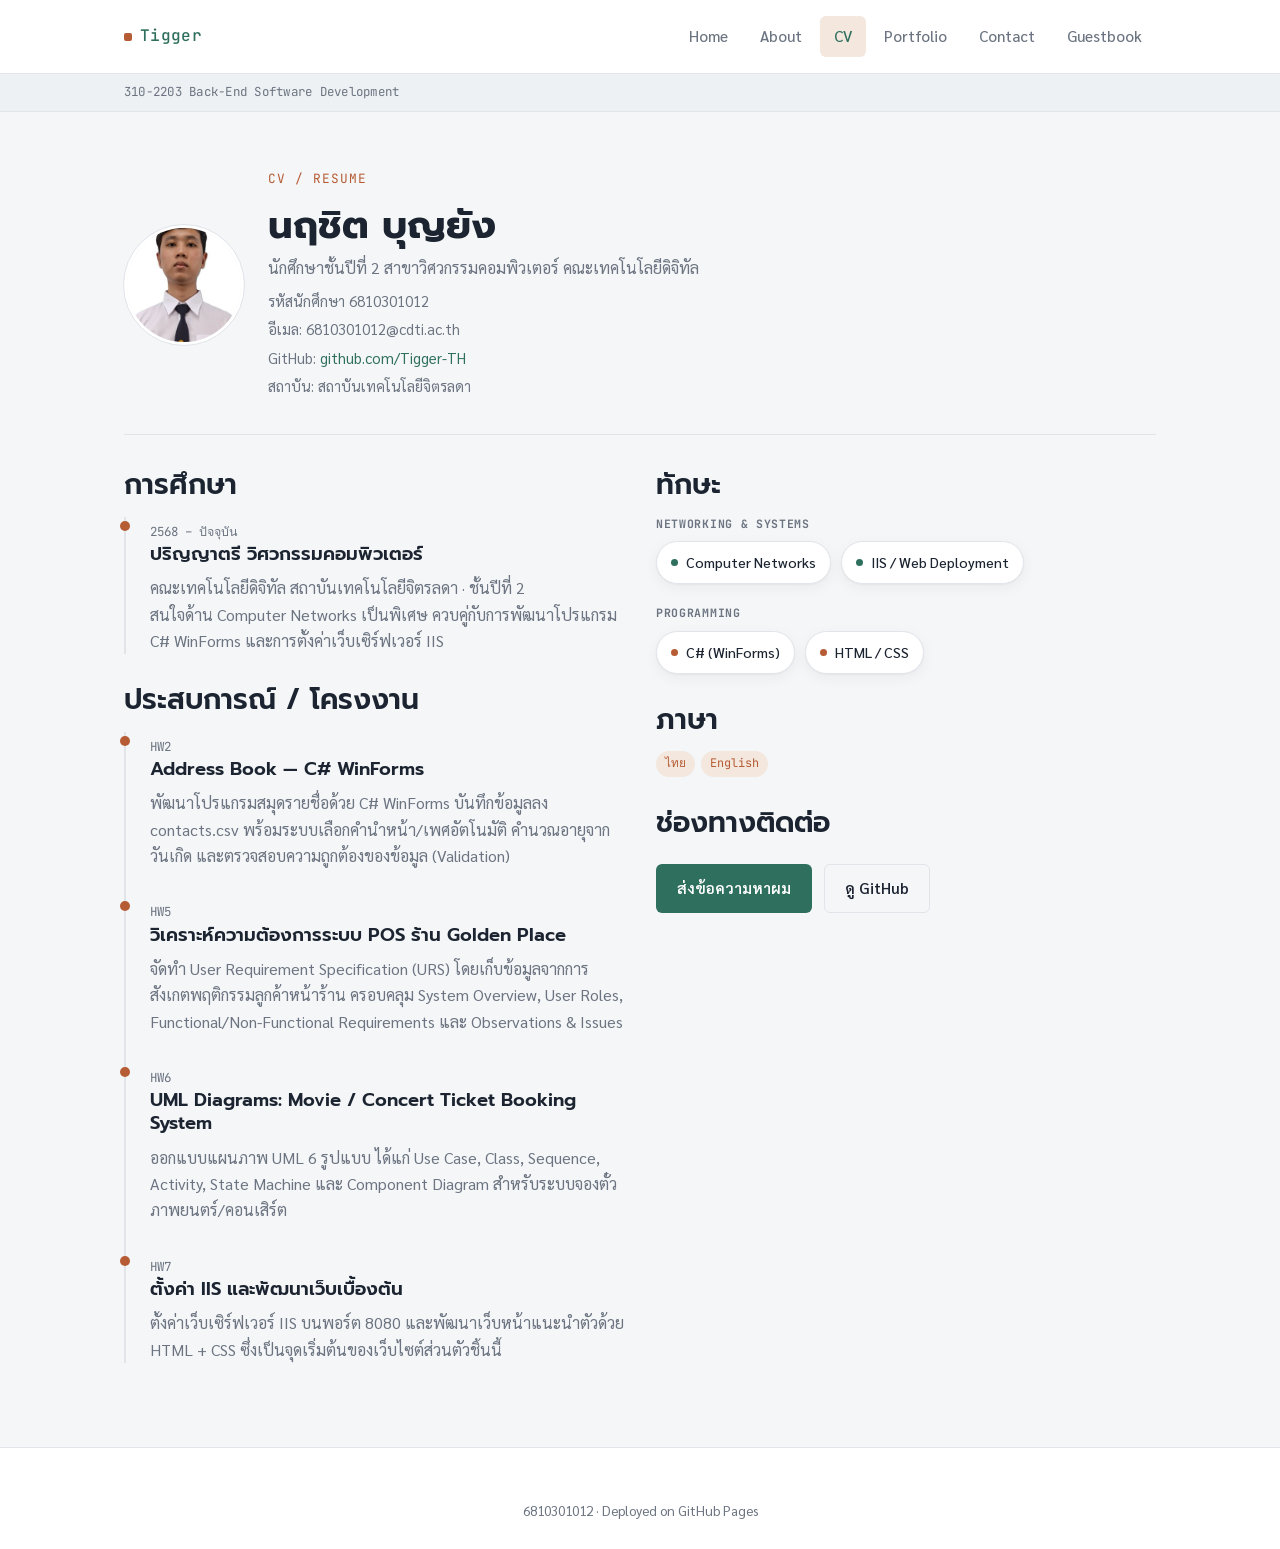
==== cv.html @ a84d0bd4 "test" ====
<!DOCTYPE html>
<html lang="th">
<head>
<meta charset="UTF-8">
<meta name="viewport" content="width=device-width, initial-scale=1.0">
<title>CV / Resume | HW8</title>
<meta name="description" content="ประวัติการศึกษา ทักษะ และประสบการณ์ของนักศึกษา">
<link rel="stylesheet" href="css/style.css">
</head>
<body>

<header class="site-header">
  <div class="container nav-wrap">
    <a class="brand" href="index.html"><em>Tigger</em></a>
    <nav class="nav" aria-label="เมนูหลัก">
      <a href="index.html">Home</a>
      <a href="about.aspx">About</a>
      <a href="cv.html" aria-current="page">CV</a>
      <a href="portfolio.html">Portfolio</a>
      <a href="contact.aspx">Contact</a>
      <a href="guestbook.aspx">Guestbook</a>
    </nav>
  </div>
</header>
<div class="course-bar"><div class="container">310-2203 Back-End Software Development</div></div>

<main>
  <section class="section">
    <div class="container">

      <div class="cv-header">
        <div class="cv-photo">
          <img src="images/profile.jpg" alt="ภาพประจำตัวสำหรับ CV">
        </div>
        <div>
          <span class="eyebrow">cv / Resume</span>
          <h1 style="margin-bottom:6px;">นฤชิต บุญยัง</h1>
          <p class="muted" style="margin-bottom:8px;">นักศึกษาชั้นปีที่ 2 สาขาวิศวกรรมคอมพิวเตอร์ คณะเทคโนโลยีดิจิทัล</p>
          <ul class="cv-contact-list">
            <li>รหัสนักศึกษา 6810301012</li>
            <li>อีเมล: 6810301012@cdti.ac.th</li>
            <li>GitHub: <a href="https://github.com/Tigger-TH" target="_blank" rel="noopener">github.com/Tigger-TH</a></li>
            <li>สถาบัน: สถาบันเทคโนโลยีจิตรลดา</li>
          </ul>
        </div>
      </div>

      <div class="grid-2">
        <div>
          <h2>การศึกษา</h2>
          <div class="timeline">
            <div class="timeline-item">
              <span class="meta">2568 – ปัจจุบัน</span>
              <h3>ปริญญาตรี วิศวกรรมคอมพิวเตอร์</h3>
              <p class="muted">คณะเทคโนโลยีดิจิทัล สถาบันเทคโนโลยีจิตรลดา &middot; ชั้นปีที่ 2<br>สนใจด้าน Computer Networks เป็นพิเศษ ควบคู่กับการพัฒนาโปรแกรม C# WinForms และการตั้งค่าเว็บเซิร์ฟเวอร์ IIS</p>
            </div>
          </div>

          <h2 style="margin-top:8px;">ประสบการณ์ / โครงงาน</h2>
          <div class="timeline">
            <div class="timeline-item">
              <span class="meta">HW2</span>
              <h3>Address Book — C# WinForms</h3>
              <p class="muted">พัฒนาโปรแกรมสมุดรายชื่อด้วย C# WinForms บันทึกข้อมูลลง contacts.csv พร้อมระบบเลือกคำนำหน้า/เพศอัตโนมัติ คำนวณอายุจากวันเกิด และตรวจสอบความถูกต้องของข้อมูล (Validation)</p>
            </div>
            <div class="timeline-item">
              <span class="meta">HW5</span>
              <h3>วิเคราะห์ความต้องการระบบ POS ร้าน Golden Place</h3>
              <p class="muted">จัดทำ User Requirement Specification (URS) โดยเก็บข้อมูลจากการสังเกตพฤติกรรมลูกค้าหน้าร้าน ครอบคลุม System Overview, User Roles, Functional/Non-Functional Requirements และ Observations &amp; Issues</p>
            </div>
            <div class="timeline-item">
              <span class="meta">HW6</span>
              <h3>UML Diagrams: Movie / Concert Ticket Booking System</h3>
              <p class="muted">ออกแบบแผนภาพ UML 6 รูปแบบ ได้แก่ Use Case, Class, Sequence, Activity, State Machine และ Component Diagram สำหรับระบบจองตั๋วภาพยนตร์/คอนเสิร์ต</p>
            </div>
            <div class="timeline-item">
              <span class="meta">HW7</span>
              <h3>ตั้งค่า IIS และพัฒนาเว็บเบื้องต้น</h3>
              <p class="muted">ตั้งค่าเว็บเซิร์ฟเวอร์ IIS บนพอร์ต 8080 และพัฒนาเว็บหน้าแนะนำตัวด้วย HTML + CSS ซึ่งเป็นจุดเริ่มต้นของเว็บไซต์ส่วนตัวชิ้นนี้</p>
            </div>
          </div>
        </div>

        <div>
          <h2>ทักษะ</h2>

          <div class="skill-group">
            <h4>Networking &amp; Systems</h4>
            <div class="skill-chip-grid">
              <span class="skill-chip">Computer Networks</span>
              <span class="skill-chip">IIS / Web Deployment</span>
            </div>
          </div>

          <div class="skill-group">
            <h4>Programming</h4>
            <div class="skill-chip-grid">
              <span class="skill-chip accent">C# (WinForms)</span>
              <span class="skill-chip accent">HTML / CSS</span>
            </div>
          </div>

          <h2 style="margin-top:28px;">ภาษา</h2>
          <div class="tag-row">
            <span class="tag">ไทย</span>
            <span class="tag">English</span>
          </div>

          <h2 style="margin-top:28px;">ช่องทางติดต่อ</h2>
          <div class="btn-row">
            <a class="btn btn-primary" href="contact.aspx">ส่งข้อความหาผม</a>
            <a class="btn btn-ghost" href="https://github.com/Tigger-TH" target="_blank" rel="noopener">ดู GitHub</a>
          </div>
        </div>
      </div>

    </div>
  </section>
</main>

<footer class="site-footer">
  <div class="container">
    <br>6810301012 &middot; Deployed on GitHub Pages
  </div>
</footer>

</body>
</html>
---- css/style.css ----
/* =========================================================
   Personal Homepage — HW8
   Design concept: "Entity Card" system — portfolio & CV items
   are styled like database table/entity cards (a nod to the
   ER-Modeling coursework this site's owner is studying).
   ========================================================= */

@import url('https://fonts.googleapis.com/css2?family=Prompt:wght@500;600;700&family=Sarabun:wght@300;400;500;600;700&family=JetBrains+Mono:wght@400;500&display=swap');

:root{
  /* --- Color tokens --- */
  --bg:            #F5F6F8;
  --surface:       #FFFFFF;
  --surface-alt:   #EEF1F4;
  --border:        #E1E5EA;
  --text:          #1B2430;
  --text-muted:    #6B7480;
  --primary:       #2F6F5E;   /* deep teal — "primary key" */
  --primary-dark:  #234F43;
  --accent:        #B65C34;   /* warm rust — "foreign key" */
  --accent-soft:   #F3E7DE;
  --focus:         #2F6F5E;

  /* --- Type tokens --- */
  --font-display: 'Prompt', 'Sarabun', sans-serif;
  --font-body:    'Sarabun', sans-serif;
  --font-mono:    'JetBrains Mono', monospace;

  --radius: 10px;
  --radius-sm: 6px;
  --shadow-card: 0 1px 2px rgba(27,36,48,0.04), 0 4px 14px rgba(27,36,48,0.05);
}

*, *::before, *::after{ box-sizing: border-box; }

html{ scroll-behavior: smooth; }

body{
  margin:0;
  font-family: var(--font-body);
  background: var(--bg);
  color: var(--text);
  line-height: 1.65;
  font-size: 16px;
}

img{ max-width:100%; display:block; }

a{ color: var(--primary); text-decoration:none; }
a:hover{ color: var(--primary-dark); }

h1,h2,h3,h4{
  font-family: var(--font-display);
  color: var(--text);
  line-height: 1.25;
  margin: 0 0 .5em;
}

h1{ font-size: clamp(1.9rem, 3vw, 2.6rem); font-weight:700; }
h2{ font-size: clamp(1.4rem, 2.2vw, 1.9rem); font-weight:600; }
h3{ font-size: 1.15rem; font-weight:600; }

p{ margin:0 0 1em; color: var(--text); }

.container{
  width:100%;
  max-width: 1080px;
  margin: 0 auto;
  padding: 0 24px;
}

/* Visible focus ring everywhere (accessibility) */
a:focus-visible, button:focus-visible, input:focus-visible, textarea:focus-visible{
  outline: 3px solid var(--focus);
  outline-offset: 2px;
  border-radius: 4px;
}

/* ---------------- Course bar ---------------- */
.course-bar{
  background: var(--surface-alt);
  border-bottom: 1px solid var(--border);
  font-family: var(--font-mono);
  font-size: .78rem;
  color: var(--text-muted);
  letter-spacing: .02em;
}
.course-bar .container{ padding-top:8px; padding-bottom:8px; }

/* ---------------- Header / Nav ---------------- */
.site-header{
  background: var(--surface);
  border-bottom: 1px solid var(--border);
  position: sticky;
  top:0;
  z-index: 50;
}
.nav-wrap{
  display:flex;
  align-items:center;
  justify-content:space-between;
  gap: 16px;
  padding: 16px 24px;
}
.brand{
  font-family: var(--font-mono);
  font-weight: 500;
  font-size: 1rem;
  color: var(--text);
  letter-spacing: .02em;
}
.brand em{
  font-style: normal;
  color: var(--primary);
}
.brand::before{
  content: "";
  display:inline-block;
  width:8px; height:8px;
  border-radius: 2px;
  background: var(--accent);
  margin-inline-end: 8px;
  vertical-align: middle;
}
.nav{
  display:flex;
  flex-wrap: wrap;
  gap: 4px;
}
.nav a{
  color: var(--text-muted);
  font-weight: 500;
  font-size: .95rem;
  padding: 8px 14px;
  border-radius: var(--radius-sm);
  transition: background .15s ease, color .15s ease;
}
.nav a:hover{ background: var(--surface-alt); color: var(--text); }
.nav a[aria-current="page"]{
  color: var(--primary);
  background: var(--accent-soft);
}

/* ---------------- Hero ---------------- */
.hero{
  padding: 72px 0 56px;
  border-bottom: 1px solid var(--border);
}
.hero-grid{
  display:grid;
  grid-template-columns: 1.2fr 0.8fr;
  gap: 48px;
  align-items:center;
}
@media (max-width: 780px){
  .hero-grid{ grid-template-columns: 1fr; }
}
.eyebrow{
  font-family: var(--font-mono);
  font-size: .8rem;
  color: var(--accent);
  text-transform: uppercase;
  letter-spacing: .08em;
  margin-bottom: 12px;
  display:block;
}
.hero p.lead{
  font-size: 1.1rem;
  color: var(--text-muted);
  max-width: 46ch;
}
.hero-photo{
  border-radius: var(--radius);
  overflow:hidden;
  border: 1px solid var(--border);
  background: var(--surface);
  box-shadow: var(--shadow-card);
}

.btn-row{ display:flex; gap:12px; flex-wrap:wrap; margin-top: 24px; }
.btn{
  display:inline-flex;
  align-items:center;
  gap:8px;
  padding: 11px 20px;
  border-radius: var(--radius-sm);
  font-weight: 600;
  font-size: .95rem;
  border: 1px solid transparent;
  cursor:pointer;
  font-family: var(--font-body);
}
.btn-primary{ background: var(--primary); color:#fff; }
.btn-primary:hover{ background: var(--primary-dark); color:#fff; }
.btn-ghost{ background: transparent; border-color: var(--border); color: var(--text); }
.btn-ghost:hover{ background: var(--surface-alt); color: var(--text); }
.btn-sm{ padding: 7px 14px; font-size: .85rem; }

/* ---------------- Section shell ---------------- */
.section{ padding: 56px 0; }
.section-head{ margin-bottom: 32px; max-width: 60ch; }
.section-head .eyebrow{ margin-bottom: 8px; }
.section-alt{ background: var(--surface); }

/* ---------------- Entity cards (signature element) ----------------
   Styled like a database table: a header bar that reads like a
   table name, and rows that read like attributes.
-------------------------------------------------------------------*/
.entity-grid{
  display:grid;
  grid-template-columns: repeat(auto-fill, minmax(280px, 1fr));
  gap: 20px;
}
.entity-card{
  background: var(--surface);
  border: 1px solid var(--border);
  border-radius: var(--radius);
  overflow:hidden;
  box-shadow: var(--shadow-card);
  display:flex;
  flex-direction:column;
}
.entity-card__head{
  background: var(--primary);
  color:#fff;
  padding: 12px 16px;
  display:flex;
  align-items:center;
  justify-content:space-between;
  gap:8px;
}
.entity-card__table{
  font-family: var(--font-mono);
  font-size: .78rem;
  letter-spacing: .03em;
  opacity: .85;
  text-transform: uppercase;
}
.entity-card__body{
  padding: 18px 16px 20px;
  flex:1;
  display:flex;
  flex-direction:column;
}
.entity-card__body h3{ margin-bottom:6px; }
.entity-card__body p{
  color: var(--text-muted);
  font-size: .93rem;
  flex:1;
}
.pill{
  font-family: var(--font-mono);
  font-size: .68rem;
  padding: 2px 8px;
  border-radius: 999px;
  background: rgba(255,255,255,.18);
  color:#fff;
  white-space:nowrap;
}
.tag-row{ display:flex; gap:6px; flex-wrap:wrap; margin: 10px 0 16px; }
.tag{
  font-size: .74rem;
  font-family: var(--font-mono);
  color: var(--accent);
  background: var(--accent-soft);
  padding: 3px 9px;
  border-radius: 999px;
}
.card-actions{ display:flex; gap:8px; margin-top:auto; }

/* ---------------- CV page ---------------- */
.cv-header{
  display:flex;
  gap:24px;
  align-items:center;
  flex-wrap:wrap;
  padding-bottom: 32px;
  border-bottom: 1px solid var(--border);
  margin-bottom: 32px;
}
.cv-photo{
  width: 120px; height:120px;
  border-radius: 50%;
  overflow:hidden;
  border: 3px solid var(--surface);
  outline: 1px solid var(--border);
  flex-shrink:0;
}
.cv-photo img{ width:100%; height:100%; object-fit:cover; }
.cv-contact-list{ list-style:none; padding:0; margin: 8px 0 0; font-size:.92rem; color: var(--text-muted); }
.cv-contact-list li{ margin-bottom:4px; }

.timeline{ border-inline-start: 2px solid var(--border); padding-inline-start: 24px; }
.timeline-item{ position:relative; margin-bottom: 28px; }
.timeline-item::before{
  content:"";
  position:absolute;
  left: -30px;
  top: 4px;
  width:10px; height:10px;
  background: var(--accent);
  border-radius:50%;
}
.timeline-item .meta{
  font-family: var(--font-mono);
  font-size: .78rem;
  color: var(--text-muted);
}

/* ---------------- Skill chips ---------------- */
.skill-group{ margin-bottom: 22px; }
.skill-group h4{
  font-family: var(--font-mono);
  font-size: .72rem;
  text-transform: uppercase;
  letter-spacing: .06em;
  color: var(--text-muted);
  margin: 0 0 10px;
}
.skill-chip-grid{
  display:flex;
  flex-wrap:wrap;
  gap: 10px;
}
.skill-chip{
  display:inline-flex;
  align-items:center;
  gap:8px;
  padding: 9px 14px;
  background: var(--surface);
  border: 1px solid var(--border);
  border-radius: 999px;
  font-size: .88rem;
  font-weight: 500;
  color: var(--text);
  box-shadow: var(--shadow-card);
}
.skill-chip::before{
  content:"";
  width:7px; height:7px;
  border-radius:50%;
  background: var(--primary);
  flex-shrink:0;
}
.skill-chip.accent::before{ background: var(--accent); }

/* ---------------- Contact form ---------------- */
.form-grid{
  display:grid;
  gap: 18px;
  max-width: 560px;
}
.field label{
  display:block;
  font-size: .88rem;
  font-weight:600;
  margin-bottom: 6px;
}
.field input, .field textarea{
  width:100%;
  padding: 11px 14px;
  border: 1px solid var(--border);
  border-radius: var(--radius-sm);
  font-family: var(--font-body);
  font-size: .95rem;
  background: var(--surface);
  color: var(--text);
}
.field textarea{ resize: vertical; min-height: 130px; }
.field .hint{ font-size:.78rem; color:var(--text-muted); margin-top:4px; }
.contact-info{
  display:flex;
  flex-direction:column;
  gap:14px;
}
.contact-info .item{
  display:flex;
  gap:12px;
  align-items:flex-start;
  padding: 14px;
  background: var(--surface);
  border: 1px solid var(--border);
  border-radius: var(--radius);
}
.contact-info .item strong{ display:block; font-size:.85rem; color: var(--text-muted); font-weight:600; }

/* ---------------- Footer ---------------- */
.site-footer{
  border-top: 1px solid var(--border);
  padding: 28px 0;
  text-align:center;
  color: var(--text-muted);
  font-size: .85rem;
  background: var(--surface);
}
.site-footer .eyebrow{ display:block; margin-bottom:4px; }

/* ---------------- Detail pages ---------------- */
.detail-meta{
  display:flex;
  flex-wrap:wrap;
  gap: 10px;
  margin-bottom: 24px;
}
.detail-body img{
  border-radius: var(--radius);
  border: 1px solid var(--border);
  margin: 20px 0;
}
.back-link{
  display:inline-flex;
  align-items:center;
  gap:6px;
  font-size:.9rem;
  margin-bottom: 20px;
  font-weight:600;
}

/* ---------------- Utility ---------------- */
.grid-2{ display:grid; grid-template-columns: 1fr 1fr; gap: 32px; }
@media (max-width: 780px){ .grid-2{ grid-template-columns: 1fr; } }
.muted{ color: var(--text-muted); }
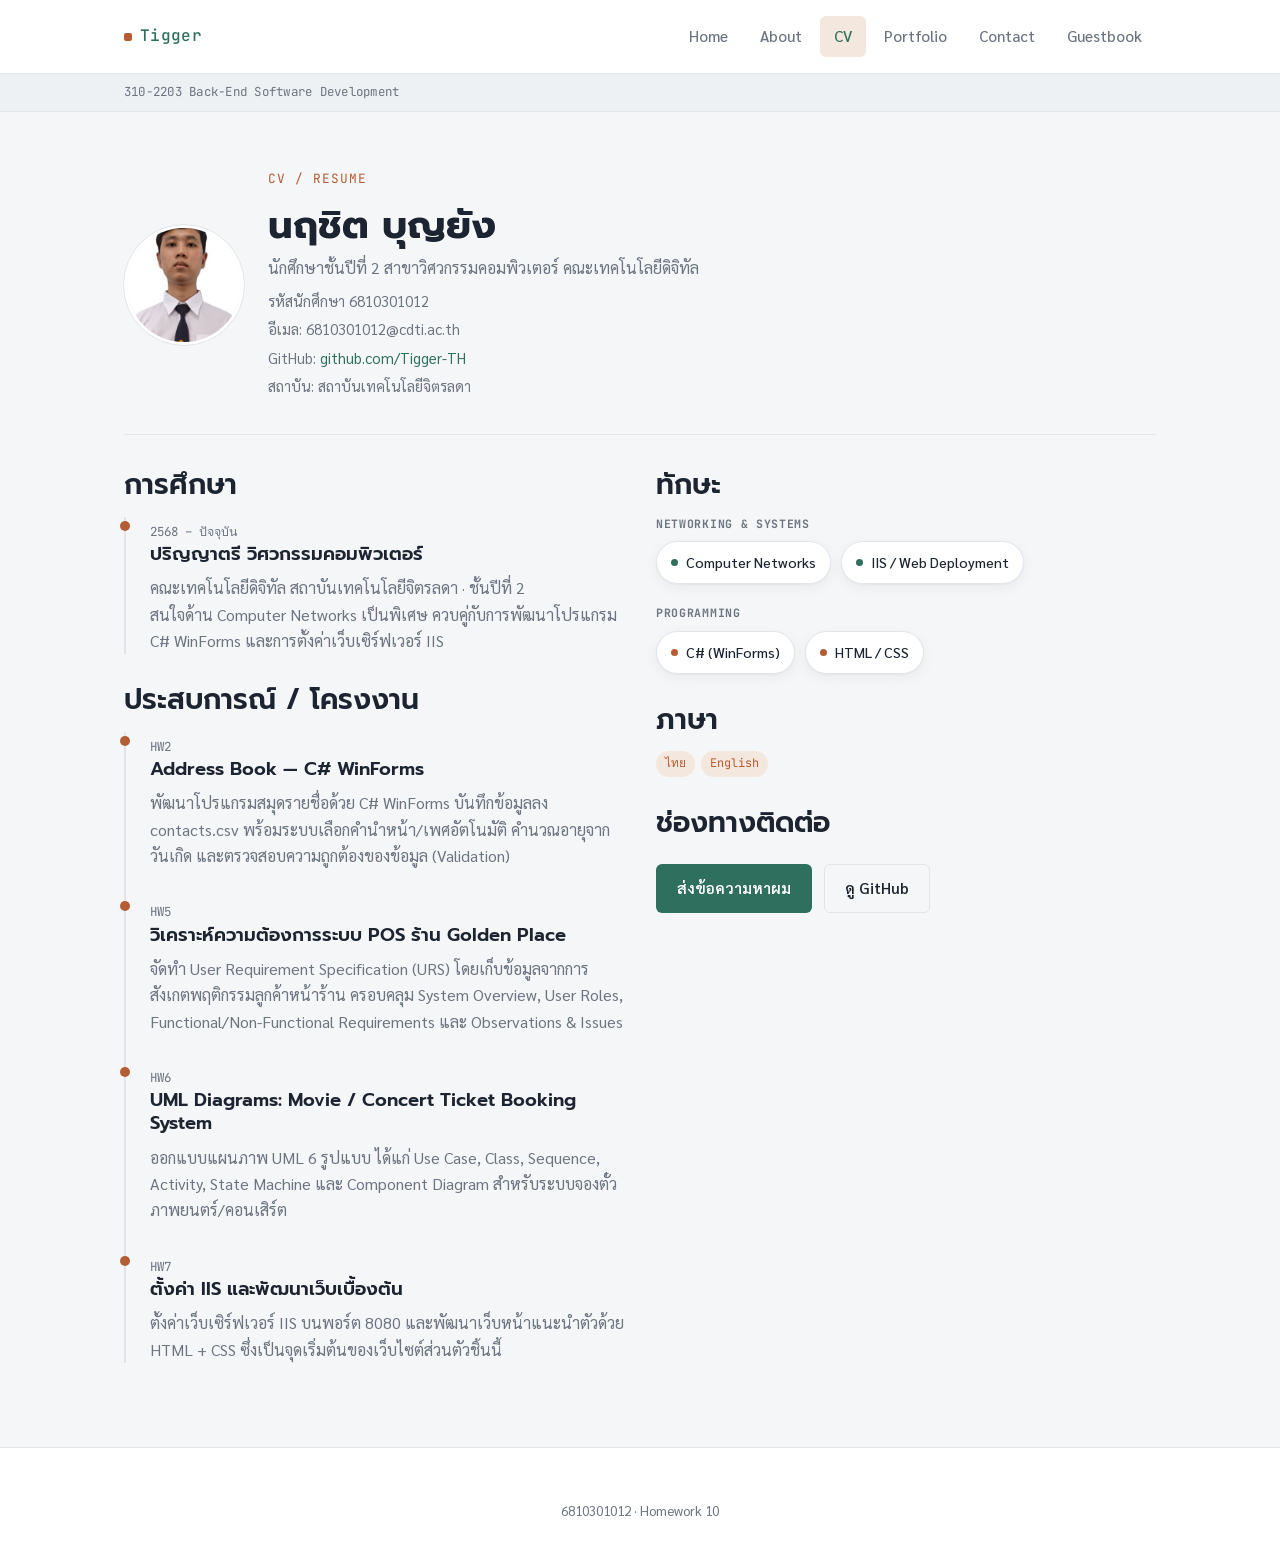
==== commit aca0f91e: "update file" ====
--- a/cv.html
+++ b/cv.html
@@ -120,7 +120,7 @@
 
 <footer class="site-footer">
   <div class="container">
-    <br>6810301012 &middot; Deployed on GitHub Pages
+    <br>6810301012 &middot; Homework 10
   </div>
 </footer>
 
